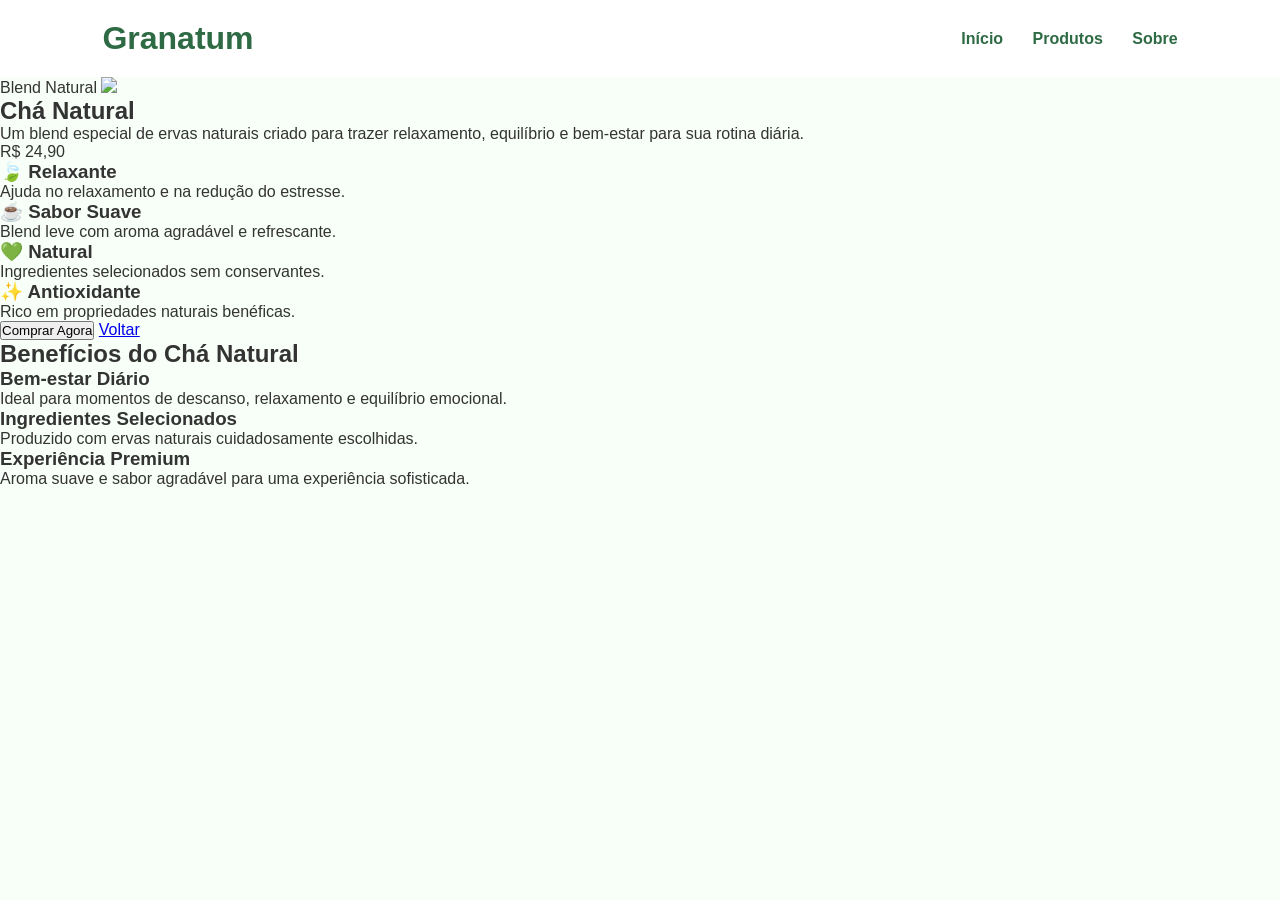
==== produtos/cha.html @ 81e1577a "po" ====
<!DOCTYPE html>
<html lang="pt-BR">

<head>
    <meta charset="UTF-8">
    <meta name="viewport" content="width=device-width, initial-scale=1.0">
    <title>Chá Natural | Granatum</title>

    <link rel="stylesheet" href="../style.css">
</head>

<body>

<header>

    <div class="logo">Granatum</div>

    <nav>
        <a href="../index.html">Início</a>
        <a href="../index.html#produtos">Produtos</a>
        <a href="../index.html#sobre">Sobre</a>
    </nav>

</header>

<section class="produto-hero">

    <div class="produto-imagem">

        <span class="tag-natural">
            Blend Natural
        </span>

        <img src="https://images.unsplash.com/photo-1515377905703-c4788e51af15?q=80&w=1200&auto=format&fit=crop">

    </div>

    <div class="produto-info">

        <h1>Chá Natural</h1>

        <p class="produto-subtitulo">
            Um blend especial de ervas naturais criado
            para trazer relaxamento, equilíbrio e bem-estar
            para sua rotina diária.
        </p>

        <div class="preco">
            R$ 24,90
        </div>

        <div class="produto-beneficios">

            <div class="beneficio-card">
                <h3>🍃 Relaxante</h3>
                <p>Ajuda no relaxamento e na redução do estresse.</p>
            </div>

            <div class="beneficio-card">
                <h3>☕ Sabor Suave</h3>
                <p>Blend leve com aroma agradável e refrescante.</p>
            </div>

            <div class="beneficio-card">
                <h3>💚 Natural</h3>
                <p>Ingredientes selecionados sem conservantes.</p>
            </div>

            <div class="beneficio-card">
                <h3>✨ Antioxidante</h3>
                <p>Rico em propriedades naturais benéficas.</p>
            </div>

        </div>

        <div class="comprar-area">

            <button class="comprar-btn">
                Comprar Agora
            </button>

            <a href="../index.html" class="voltar-btn">
                Voltar
            </a>

        </div>

    </div>

</section>

<section class="info-extra">

    <h2>Benefícios do Chá Natural</h2>

    <div class="info-grid">

        <div class="info-box">
            <h3>Bem-estar Diário</h3>

            <p>
                Ideal para momentos de descanso,
                relaxamento e equilíbrio emocional.
            </p>
        </div>

        <div class="info-box">
            <h3>Ingredientes Selecionados</h3>

            <p>
                Produzido com ervas naturais cuidadosamente escolhidas.
            </p>
        </div>

        <div class="info-box">
            <h3>Experiência Premium</h3>

            <p>
                Aroma suave e sabor agradável
                para uma experiência sofisticada.
            </p>
        </div>

    </div>

</section>

</body>
</html>
---- style.css ----
*{
    margin:0;
    padding:0;
    box-sizing:border-box;
    font-family: Arial, Helvetica, sans-serif;
}

body{
    background:#f8fff8;
    color:#333;
}

/* HEADER */

header{
    width:100%;
    padding:20px 8%;
    background:rgba(255,255,255,0.8);

    backdrop-filter: blur(10px);

    display:flex;
    justify-content:space-between;
    align-items:center;

    position:sticky;
    top:0;

    z-index:1000;
}

.logo{
    font-size:32px;
    font-weight:bold;
    color:#2e6b44;
}

nav a{
    text-decoration:none;
    color:#2e6b44;
    margin-left:25px;
    font-weight:bold;
    transition:0.3s;
}

nav a:hover{
    color:#ff74a6;
}

/* HERO */

.hero{
    min-height:100vh;

    background:
    linear-gradient(rgba(255,255,255,0.6), rgba(255,255,255,0.7)),
    url("https://images.unsplash.com/photo-1490818387583-1baba5e638af?q=80&w=1600&auto=format&fit=crop");

    background-size:cover;
    background-position:center;

    display:flex;
    align-items:center;
    justify-content:center;

    text-align:center;
    padding:40px;
}

.hero-content{
    max-width:800px;
}

.mini-texto{
    color:#ff74a6;
    font-weight:bold;
    letter-spacing:2px;
}

.hero h1{
    font-size:64px;
    color:#2e6b44;
    margin:20px 0;
}

.hero p{
    font-size:20px;
    line-height:1.7;
    margin-bottom:40px;
}

/* BOTÕES */

.hero-buttons{
    display:flex;
    justify-content:center;
    gap:20px;
}

.btn,
.btn-outline{
    padding:15px 35px;
    border-radius:30px;
    text-decoration:none;
    font-weight:bold;
    transition:0.3s;
}

.btn{
    background:#ffb6ca;
    color:white;
}

.btn:hover{
    background:#ff8eb0;
}

.btn-outline{
    border:2px solid #2e6b44;
    color:#2e6b44;
}

.btn-outline:hover{
    background:#2e6b44;
    color:white;
}

/* BENEFÍCIOS */

.beneficios{
    padding:80px 10%;

    display:grid;
    grid-template-columns:repeat(auto-fit, minmax(250px,1fr));

    gap:30px;
}

.beneficio{
    background:white;
    padding:40px 30px;
    border-radius:20px;
    text-align:center;

    box-shadow:0 5px 15px rgba(0,0,0,0.08);
}

.beneficio h3{
    margin:15px 0;
    color:#2e6b44;
}

/* PRODUTOS */

.titulo{
    text-align:center;
    margin-bottom:50px;
    font-size:42px;
    color:#2e6b44;
}

.produtos{
    padding:0 8% 100px;

    display:grid;
    grid-template-columns:repeat(auto-fit,minmax(280px,1fr));

    gap:30px;
}

.card{
    background:white;
    border-radius:20px;
    overflow:hidden;

    box-shadow:0 5px 15px rgba(0,0,0,0.08);

    transition:0.3s;
}

.card:hover{
    transform:translateY(-10px);
}

.card img{
    width:100%;
    height:250px;
    object-fit:cover;
}

.card-content{
    padding:25px;
}

.card-content h3{
    color:#2e6b44;
    margin-bottom:10px;
}

.card-content p{
    margin-bottom:20px;
    line-height:1.6;
}

.card-content span{
    display:block;
    font-size:26px;
    font-weight:bold;
    color:#ff74a6;
    margin-bottom:20px;
}

.card-content button{
    width:100%;
    padding:14px;

    border:none;
    border-radius:12px;

    background:#c7f1cf;
    color:#2e6b44;

    font-weight:bold;
    cursor:pointer;

    transition:0.3s;
}

.card-content button:hover{
    background:#9de0ab;
}

/* SOBRE */

.sobre{
    background:#eefcf1;
    padding:100px 10%;
    text-align:center;
}

.sobre h2{
    font-size:42px;
    color:#2e6b44;
    margin-bottom:20px;
}

.sobre p{
    max-width:800px;
    margin:auto;

    line-height:1.8;
    font-size:18px;
}

/* FOOTER */

footer{
    background:#2e6b44;
    color:white;

    padding:40px 10%;

    display:flex;
    justify-content:space-between;
    flex-wrap:wrap;
}

/* RESPONSIVO */

@media(max-width:768px){

    header{
        flex-direction:column;
    }

    nav{
        margin-top:15px;
    }

    .hero h1{
        font-size:42px;
    }

    .hero-buttons{
        flex-direction:column;
    }

    footer{
        text-align:center;
        gap:20px;
    }

}
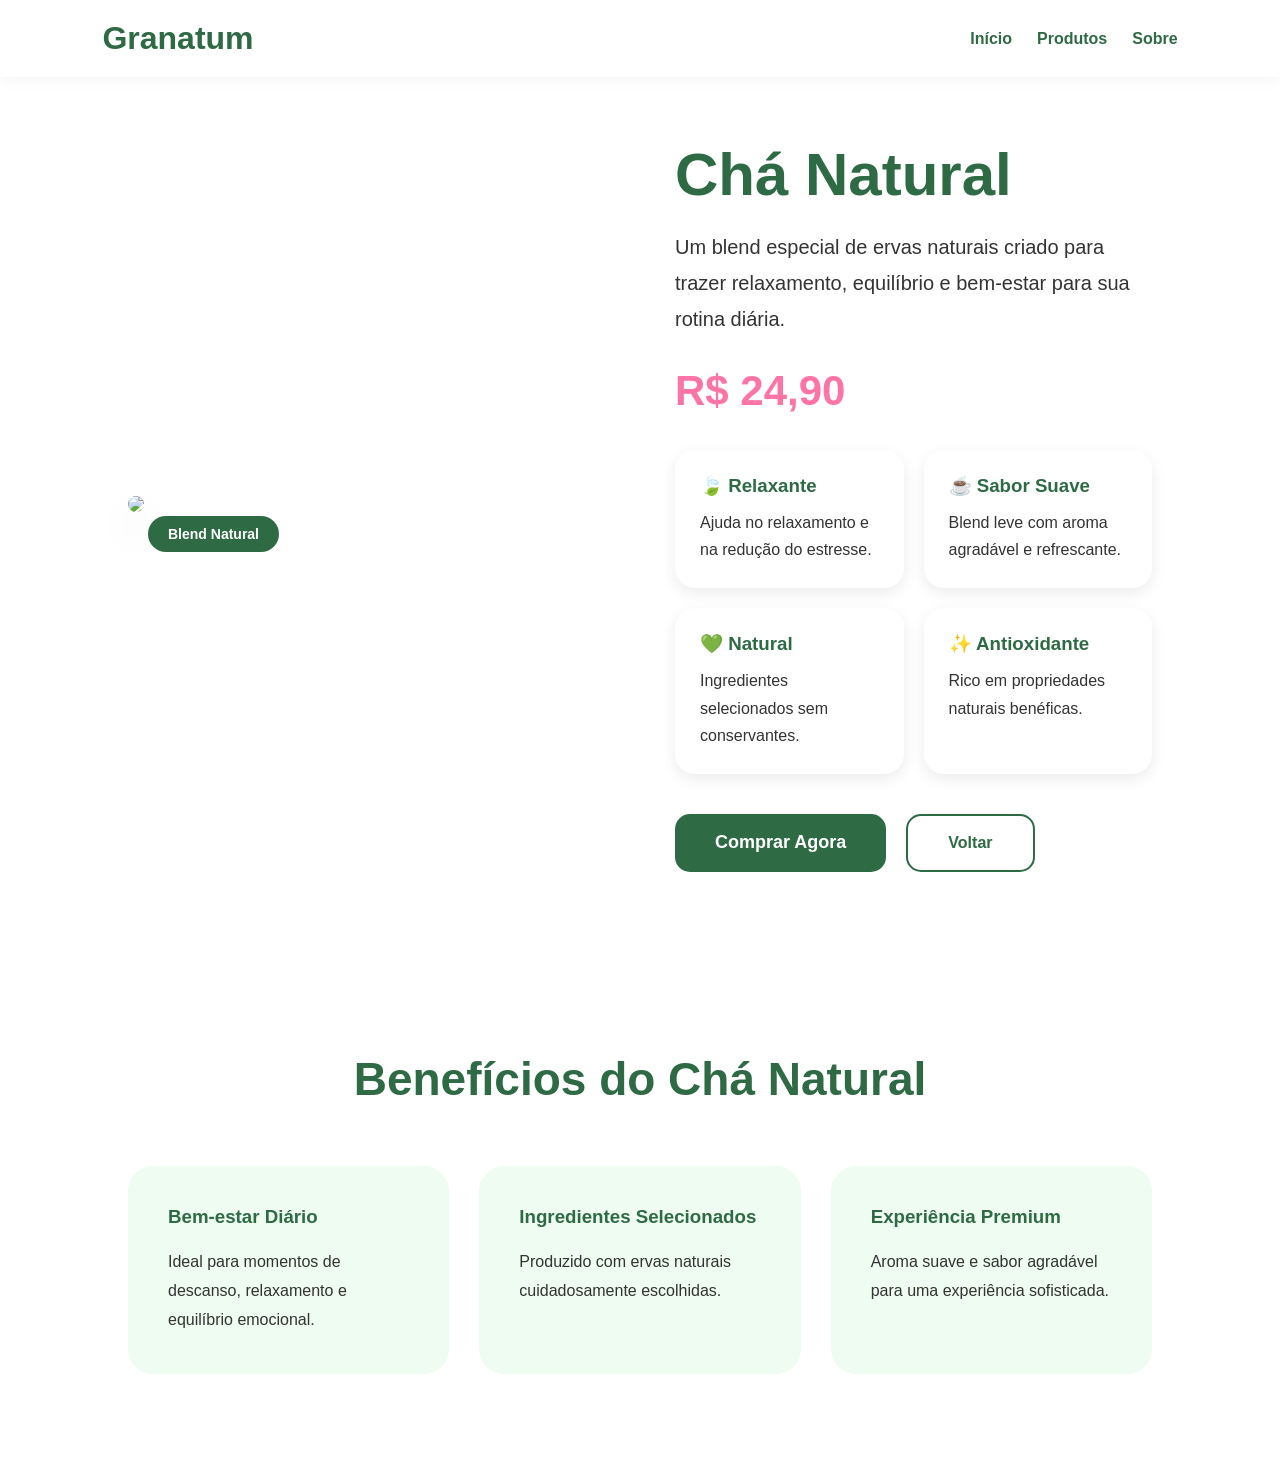
==== commit 1c69ae77: "olá" ====
--- a/produtos/cha.html
+++ b/produtos/cha.html
@@ -31,8 +31,8 @@
             Blend Natural
         </span>
 
-        <img src="https://images.unsplash.com/photo-1515377905703-c4788e51af15?q=80&w=1200&auto=format&fit=crop">
-
+        <img src="../assets/imagens/erva.jpeg">
+        
     </div>
 
     <div class="produto-info">
--- a/style.css
+++ b/style.css
@@ -1,3 +1,7 @@
+/* =========================
+   RESET
+========================= */
+
 *{
     margin:0;
     padding:0;
@@ -5,28 +9,39 @@
     font-family: Arial, Helvetica, sans-serif;
 }
 
+html{
+    scroll-behavior:smooth;
+}
+
 body{
     background:#f8fff8;
     color:#333;
-}
-
-/* HEADER */
+    overflow-x:hidden;
+}
+
+/* =========================
+   HEADER
+========================= */
 
 header{
     width:100%;
     padding:20px 8%;
-    background:rgba(255,255,255,0.8);
-
-    backdrop-filter: blur(10px);
 
     display:flex;
     justify-content:space-between;
     align-items:center;
 
-    position:sticky;
+    position:fixed;
     top:0;
+    left:0;
 
     z-index:1000;
+
+    background:rgba(255,255,255,0.8);
+
+    backdrop-filter:blur(12px);
+
+    box-shadow:0 2px 15px rgba(0,0,0,0.05);
 }
 
 .logo{
@@ -35,11 +50,16 @@
     color:#2e6b44;
 }
 
+nav{
+    display:flex;
+    gap:25px;
+}
+
 nav a{
     text-decoration:none;
     color:#2e6b44;
-    margin-left:25px;
-    font-weight:bold;
+    font-weight:bold;
+
     transition:0.3s;
 }
 
@@ -47,24 +67,28 @@
     color:#ff74a6;
 }
 
-/* HERO */
+/* =========================
+   HERO HOME
+========================= */
 
 .hero{
+    width:100%;
     min-height:100vh;
 
     background:
-    linear-gradient(rgba(255,255,255,0.6), rgba(255,255,255,0.7)),
+    linear-gradient(rgba(255,255,255,0.7), rgba(255,255,255,0.7)),
     url("https://images.unsplash.com/photo-1490818387583-1baba5e638af?q=80&w=1600&auto=format&fit=crop");
 
     background-size:cover;
     background-position:center;
 
     display:flex;
+    justify-content:center;
     align-items:center;
-    justify-content:center;
 
     text-align:center;
-    padding:40px;
+
+    padding:120px 8%;
 }
 
 .hero-content{
@@ -78,18 +102,18 @@
 }
 
 .hero h1{
-    font-size:64px;
-    color:#2e6b44;
+    font-size:68px;
+    color:#2e6b44;
+
     margin:20px 0;
 }
 
 .hero p{
     font-size:20px;
-    line-height:1.7;
+    line-height:1.8;
+
     margin-bottom:40px;
 }
-
-/* BOTÕES */
 
 .hero-buttons{
     display:flex;
@@ -97,12 +121,19 @@
     gap:20px;
 }
 
+/* =========================
+   BOTÕES
+========================= */
+
 .btn,
 .btn-outline{
-    padding:15px 35px;
-    border-radius:30px;
+    padding:16px 38px;
+
+    border-radius:40px;
+
     text-decoration:none;
     font-weight:bold;
+
     transition:0.3s;
 }
 
@@ -113,6 +144,7 @@
 
 .btn:hover{
     background:#ff8eb0;
+    transform:translateY(-3px);
 }
 
 .btn-outline{
@@ -125,10 +157,12 @@
     color:white;
 }
 
-/* BENEFÍCIOS */
+/* =========================
+   BENEFÍCIOS
+========================= */
 
 .beneficios{
-    padding:80px 10%;
+    padding:100px 8%;
 
     display:grid;
     grid-template-columns:repeat(auto-fit, minmax(250px,1fr));
@@ -138,53 +172,77 @@
 
 .beneficio{
     background:white;
+
     padding:40px 30px;
-    border-radius:20px;
+
+    border-radius:25px;
+
     text-align:center;
 
-    box-shadow:0 5px 15px rgba(0,0,0,0.08);
+    box-shadow:0 10px 25px rgba(0,0,0,0.08);
+
+    transition:0.3s;
+}
+
+.beneficio:hover{
+    transform:translateY(-10px);
 }
 
 .beneficio h3{
-    margin:15px 0;
-    color:#2e6b44;
-}
-
-/* PRODUTOS */
+    margin:20px 0 10px;
+    color:#2e6b44;
+}
+
+.beneficio p{
+    line-height:1.7;
+}
+
+/* =========================
+   PRODUTOS
+========================= */
+
+#produtos{
+    padding-bottom:100px;
+}
 
 .titulo{
     text-align:center;
-    margin-bottom:50px;
-    font-size:42px;
-    color:#2e6b44;
+
+    font-size:48px;
+    color:#2e6b44;
+
+    margin-bottom:60px;
 }
 
 .produtos{
-    padding:0 8% 100px;
+    padding:0 8%;
 
     display:grid;
-    grid-template-columns:repeat(auto-fit,minmax(280px,1fr));
-
-    gap:30px;
+    grid-template-columns:repeat(auto-fit, minmax(280px,1fr));
+
+    gap:35px;
 }
 
 .card{
     background:white;
-    border-radius:20px;
+
+    border-radius:25px;
+
     overflow:hidden;
 
-    box-shadow:0 5px 15px rgba(0,0,0,0.08);
-
-    transition:0.3s;
+    box-shadow:0 10px 25px rgba(0,0,0,0.08);
+
+    transition:0.4s;
 }
 
 .card:hover{
-    transform:translateY(-10px);
+    transform:translateY(-12px);
 }
 
 .card img{
     width:100%;
-    height:250px;
+    height:260px;
+
     object-fit:cover;
 }
 
@@ -194,33 +252,45 @@
 
 .card-content h3{
     color:#2e6b44;
-    margin-bottom:10px;
+    margin-bottom:12px;
+
+    font-size:26px;
 }
 
 .card-content p{
+    line-height:1.7;
     margin-bottom:20px;
-    line-height:1.6;
 }
 
 .card-content span{
     display:block;
-    font-size:26px;
-    font-weight:bold;
+
     color:#ff74a6;
+
+    font-size:30px;
+    font-weight:bold;
+
     margin-bottom:20px;
+}
+
+.card-content a{
+    text-decoration:none;
 }
 
 .card-content button{
     width:100%;
-    padding:14px;
+
+    padding:15px;
 
     border:none;
-    border-radius:12px;
+    border-radius:14px;
 
     background:#c7f1cf;
     color:#2e6b44;
 
-    font-weight:bold;
+    font-size:16px;
+    font-weight:bold;
+
     cursor:pointer;
 
     transition:0.3s;
@@ -230,64 +300,300 @@
     background:#9de0ab;
 }
 
-/* SOBRE */
+/* =========================
+   SOBRE
+========================= */
 
 .sobre{
+    padding:120px 10%;
+
     background:#eefcf1;
-    padding:100px 10%;
+
     text-align:center;
 }
 
 .sobre h2{
-    font-size:42px;
-    color:#2e6b44;
-    margin-bottom:20px;
+    font-size:48px;
+    color:#2e6b44;
+
+    margin-bottom:30px;
 }
 
 .sobre p{
-    max-width:800px;
+    max-width:850px;
+
     margin:auto;
 
-    line-height:1.8;
-    font-size:18px;
-}
-
-/* FOOTER */
+    font-size:20px;
+    line-height:1.9;
+}
+
+/* =========================
+   FOOTER
+========================= */
 
 footer{
     background:#2e6b44;
     color:white;
 
-    padding:40px 10%;
+    padding:50px 10%;
 
     display:flex;
     justify-content:space-between;
     flex-wrap:wrap;
-}
-
-/* RESPONSIVO */
-
-@media(max-width:768px){
+
+    gap:20px;
+}
+
+/* =========================
+   PÁGINAS DOS PRODUTOS
+========================= */
+
+.produto-hero{
+    min-height:100vh;
+
+    padding:140px 10% 80px;
+
+    display:grid;
+    grid-template-columns:1fr 1fr;
+
+    gap:70px;
+
+    align-items:center;
+
+    background:
+    linear-gradient(rgba(255,255,255,0.92), rgba(255,255,255,0.92)),
+    url("https://images.unsplash.com/photo-1490818387583-1baba5e638af?q=80&w=1600&auto=format&fit=crop");
+
+    background-size:cover;
+    background-position:center;
+}
+
+.produto-imagem{
+    position:relative;
+}
+
+.produto-imagem img{
+    width:100%;
+
+    border-radius:30px;
+
+    box-shadow:0 20px 40px rgba(0,0,0,0.12);
+
+    transition:0.4s;
+}
+
+.produto-imagem img:hover{
+    transform:scale(1.03);
+}
+
+.tag-natural{
+    position:absolute;
+
+    top:20px;
+    left:20px;
+
+    background:#2e6b44;
+    color:white;
+
+    padding:10px 20px;
+
+    border-radius:30px;
+
+    font-size:14px;
+    font-weight:bold;
+}
+
+.produto-info h1{
+    font-size:60px;
+    color:#2e6b44;
+
+    margin-bottom:20px;
+}
+
+.produto-subtitulo{
+    font-size:20px;
+    line-height:1.8;
+
+    margin-bottom:30px;
+}
+
+.preco{
+    font-size:42px;
+    font-weight:bold;
+
+    color:#ff74a6;
+
+    margin-bottom:35px;
+}
+
+.produto-beneficios{
+    display:grid;
+    grid-template-columns:repeat(2,1fr);
+
+    gap:20px;
+
+    margin-bottom:40px;
+}
+
+.beneficio-card{
+    background:white;
+
+    padding:25px;
+
+    border-radius:20px;
+
+    box-shadow:0 5px 15px rgba(0,0,0,0.08);
+
+    transition:0.3s;
+}
+
+.beneficio-card:hover{
+    transform:translateY(-5px);
+}
+
+.beneficio-card h3{
+    color:#2e6b44;
+    margin-bottom:12px;
+}
+
+.beneficio-card p{
+    line-height:1.7;
+}
+
+.comprar-area{
+    display:flex;
+    gap:20px;
+}
+
+.comprar-btn{
+    background:#2e6b44;
+    color:white;
+
+    border:none;
+
+    padding:18px 40px;
+
+    border-radius:15px;
+
+    font-size:18px;
+    font-weight:bold;
+
+    cursor:pointer;
+
+    transition:0.3s;
+}
+
+.comprar-btn:hover{
+    background:#245636;
+}
+
+.voltar-btn{
+    border:2px solid #2e6b44;
+
+    color:#2e6b44;
+
+    padding:18px 40px;
+
+    border-radius:15px;
+
+    text-decoration:none;
+    font-weight:bold;
+
+    transition:0.3s;
+}
+
+.voltar-btn:hover{
+    background:#2e6b44;
+    color:white;
+}
+
+/* =========================
+   INFO EXTRA
+========================= */
+
+.info-extra{
+    padding:100px 10%;
+    background:white;
+}
+
+.info-extra h2{
+    text-align:center;
+
+    font-size:46px;
+    color:#2e6b44;
+
+    margin-bottom:60px;
+}
+
+.info-grid{
+    display:grid;
+    grid-template-columns:repeat(auto-fit, minmax(300px,1fr));
+
+    gap:30px;
+}
+
+.info-box{
+    background:#eefcf1;
+
+    padding:40px;
+
+    border-radius:25px;
+
+    transition:0.3s;
+}
+
+.info-box:hover{
+    transform:translateY(-8px);
+}
+
+.info-box h3{
+    color:#2e6b44;
+    margin-bottom:20px;
+}
+
+.info-box p{
+    line-height:1.8;
+}
+
+/* =========================
+   RESPONSIVO
+========================= */
+
+@media(max-width:900px){
 
     header{
         flex-direction:column;
-    }
-
-    nav{
-        margin-top:15px;
+        gap:15px;
     }
 
     .hero h1{
-        font-size:42px;
+        font-size:46px;
     }
 
     .hero-buttons{
         flex-direction:column;
     }
 
+    .produto-hero{
+        grid-template-columns:1fr;
+    }
+
+    .produto-info h1{
+        font-size:42px;
+    }
+
+    .produto-beneficios{
+        grid-template-columns:1fr;
+    }
+
+    .comprar-area{
+        flex-direction:column;
+    }
+
     footer{
+        flex-direction:column;
         text-align:center;
-        gap:20px;
     }
 
 }
